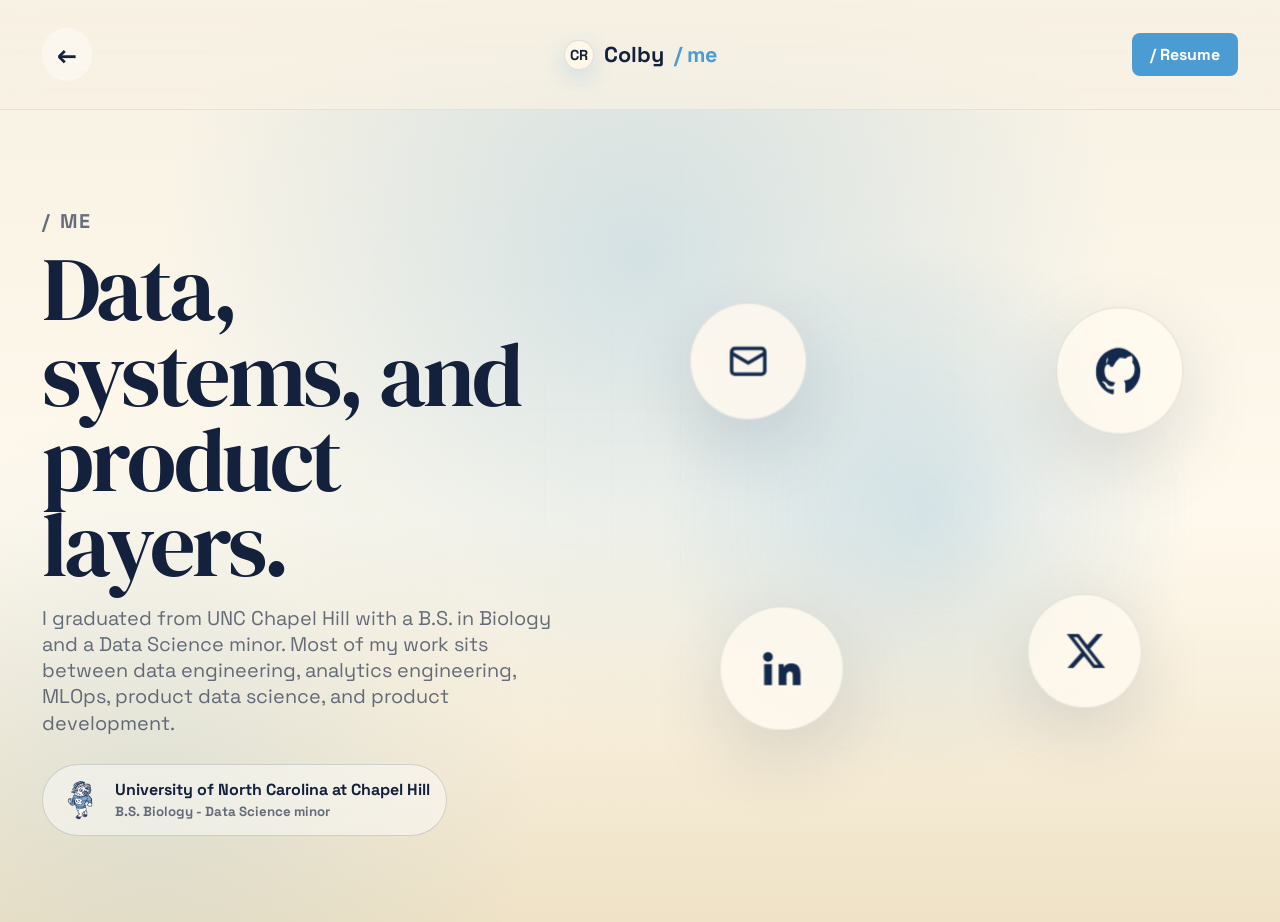
==== me/index.html @ 01be7f43 "Rework portfolio navigation and project views" ====
<!DOCTYPE html>
<html lang="en">
<head>
  <meta charset="UTF-8" />
  <meta name="viewport" content="width=device-width, initial-scale=1.0" />
  <title>Me | Colby Reichenbach</title>
  <meta name="description" content="Contact, education, and background for Colby Reichenbach." />
  <link rel="preconnect" href="https://fonts.googleapis.com" />
  <link rel="preconnect" href="https://fonts.gstatic.com" crossorigin />
  <link href="https://fonts.googleapis.com/css2?family=DM+Serif+Display:ital@0;1&family=Space+Grotesk:wght@400;500;600;700&display=swap" rel="stylesheet" />
  <link rel="stylesheet" href="../static/style.css?v=5.0" />
</head>
<body class="me-page">
  <div class="site-noise" aria-hidden="true"></div>
  <nav class="top-nav page-nav" aria-label="Primary navigation">
    <a class="back-link" href="/" aria-label="Back to home">←</a>
    <a class="brand" href="/"><span class="brand-mark">CR</span><span>Colby</span><span class="brand-path">/ me</span></a>
    <a class="nav-cta" href="../static/images/ColbyReichenbach_Resume_1.pdf" target="_blank" rel="noopener noreferrer">/ Resume</a>
  </nav>

  <main class="me-shell">
    <section class="me-copy">
      <p class="eyebrow">/ Me</p>
      <h1>Data, systems, and product layers.</h1>
      <p>I graduated from UNC Chapel Hill with a B.S. in Biology and a Data Science minor. Most of my work sits between data engineering, analytics engineering, MLOps, product data science, and product development.</p>
      <div class="education-chip"><img src="../static/images/unc_logo_clean.png" alt="University of North Carolina at Chapel Hill logo" /><span>University of North Carolina at Chapel Hill<br /><small>B.S. Biology - Data Science minor</small></span></div>
    </section>

    <section class="icon-sphere" aria-label="Contact links">
      <a class="sphere-icon icon-email" href="mailto:colbyrreichenbach@gmail.com" aria-label="Email Colby">
        <svg viewBox="0 0 24 24" aria-hidden="true"><path d="M2 6.75A2.75 2.75 0 0 1 4.75 4h14.5A2.75 2.75 0 0 1 22 6.75v10.5A2.75 2.75 0 0 1 19.25 20H4.75A2.75 2.75 0 0 1 2 17.25V6.75Zm2.75-.85a.85.85 0 0 0-.85.85v.32l8.1 4.75 8.1-4.75v-.32a.85.85 0 0 0-.85-.85H4.75Zm15.35 3.34-7.62 4.47a.95.95 0 0 1-.96 0L3.9 9.24v8.01c0 .47.38.85.85.85h14.5c.47 0 .85-.38.85-.85V9.24Z"/></svg>
      </a>
      <a class="sphere-icon icon-github" href="https://github.com/ColbyRReichenbach" target="_blank" rel="noopener noreferrer" aria-label="GitHub profile">
        <svg viewBox="0 0 24 24" aria-hidden="true"><path d="M12 .5a12 12 0 0 0-3.8 23.38c.6.1.82-.26.82-.58v-2.1c-3.34.73-4.04-1.42-4.04-1.42-.55-1.38-1.34-1.75-1.34-1.75-1.09-.75.08-.73.08-.73 1.2.08 1.84 1.24 1.84 1.24 1.07 1.83 2.8 1.3 3.49 1 .1-.77.42-1.3.76-1.6-2.67-.3-5.47-1.33-5.47-5.93 0-1.31.47-2.38 1.24-3.22-.13-.3-.54-1.52.12-3.18 0 0 1-.4-.32 3.3 3.3 0 0 1 3.2 1.23A11.1 11.1 0 0 1 12 5.55c.99 0 1.99.13 2.92.39a3.3 3.3 0 0 1 3.2-1.23c.66 1.66.25 2.88.12 3.18.77.84 1.23 1.91 1.23 3.22 0 4.61-2.8 5.62-5.48 5.92.43.37.82 1.1.82 2.23v3.31c0 .32.21.69.83.57A12 12 0 0 0 12 .5Z"/></svg>
      </a>
      <a class="sphere-icon icon-linkedin" href="https://www.linkedin.com/in/colby-reichenbach/" target="_blank" rel="noopener noreferrer" aria-label="LinkedIn profile">
        <svg viewBox="0 0 24 24" aria-hidden="true"><path d="M4.98 3.5a2.5 2.5 0 1 1-.02 5.01 2.5 2.5 0 0 1 .02-5.01ZM3 9.75h4v10.74H3V9.75Zm6.25 0h3.83v1.47h.06c.53-.95 1.84-1.95 3.78-1.95 4.04 0 4.79 2.66 4.79 6.12v5.1h-4v-4.52c0-1.08-.02-2.47-1.5-2.47-1.51 0-1.74 1.18-1.74 2.39v4.6h-4V9.75Z"/></svg>
      </a>
      <a class="sphere-icon icon-x" href="https://x.com/ColbyRReichenbach" target="_blank" rel="noopener noreferrer" aria-label="X profile">
        <svg viewBox="0 0 24 24" aria-hidden="true"><path d="M18.9 2.5h3.3l-7.2 8.23 8.47 10.77h-6.63l-5.2-6.62-5.94 6.62H2.4l7.7-8.76L2 2.5h6.8l4.69 6.03L18.9 2.5Zm-1.16 17.1h1.83L7.78 4.3H5.82l11.92 15.3Z"/></svg>
      </a>
    </section>
  </main>
</body>
</html>
---- static/style.css ----
:root {
  --bg: #f7f1e3;
  --bg-deep: #efe2c6;
  --panel: rgba(255, 250, 239, 0.82);
  --panel-strong: rgba(255, 252, 245, 0.96);
  --text: #14213d;
  --muted: rgba(20, 33, 61, 0.64);
  --faint: rgba(20, 33, 61, 0.16);
  --blue: #4b9cd3;
  --blue-deep: #13294b;
  --cream: #fff7e8;
  --gold: #c49a3a;
  --max: 1440px;
  --sans: "Space Grotesk", sans-serif;
  --serif: "DM Serif Display", serif;
}

* { box-sizing: border-box; margin: 0; padding: 0; }
html { scroll-behavior: smooth; }
body {
  min-height: 100vh;
  font-family: var(--sans);
  color: var(--text);
  background:
    radial-gradient(circle at 50% 28%, rgba(75, 156, 211, 0.22), transparent 30rem),
    radial-gradient(circle at 12% 85%, rgba(75, 156, 211, 0.12), transparent 24rem),
    linear-gradient(180deg, var(--bg) 0%, #fff9ed 56%, var(--bg-deep) 100%);
  overflow-x: hidden;
}
body.modal-open { overflow: hidden; }
a { color: inherit; text-decoration: none; }
button { border: 0; color: inherit; font: inherit; cursor: pointer; }
img { display: block; width: 100%; height: 100%; object-fit: cover; }

.site-noise {
  position: fixed;
  inset: 0;
  pointer-events: none;
  z-index: 0;
  opacity: .18;
  background-image: linear-gradient(rgba(19,41,75,.05) 1px, transparent 1px), linear-gradient(90deg, rgba(19,41,75,.05) 1px, transparent 1px);
  background-size: 34px 34px;
  mask-image: radial-gradient(circle at center, black, transparent 82%);
}
.cursor-orb {
  position: fixed;
  left: 0;
  top: 0;
  width: 320px;
  height: 320px;
  border-radius: 999px;
  background: radial-gradient(circle, rgba(75, 156, 211, 0.2), transparent 62%);
  pointer-events: none;
  z-index: 1;
  transform: translate(-50%, -50%);
}

.top-nav {
  position: fixed;
  inset: 0 0 auto;
  z-index: 20;
  display: grid;
  grid-template-columns: 1fr auto 1fr;
  align-items: center;
  gap: 20px;
  padding: 28px 42px;
  pointer-events: none;
}
.top-nav > * { pointer-events: auto; }
.page-nav {
  position: sticky;
  top: 0;
  background: linear-gradient(180deg, rgba(247,241,227,.96), rgba(247,241,227,.74));
  border-bottom: 1px solid rgba(19,41,75,.08);
  backdrop-filter: blur(18px);
}
.brand, .nav-links, .nav-cta, .back-link {
  display: inline-flex;
  align-items: center;
  gap: 10px;
  width: fit-content;
  font-weight: 700;
}
.brand { font-size: 1.35rem; }
.brand-mark {
  display: grid;
  place-items: center;
  width: 30px;
  height: 30px;
  border-radius: 50%;
  background: var(--cream);
  border: 1px solid rgba(19,41,75,.12);
  box-shadow: 0 8px 24px rgba(75,156,211,.24);
  font-size: .9rem;
}
.brand-path { color: var(--blue); }
.nav-links {
  justify-self: center;
  gap: 30px;
  color: var(--blue-deep);
}
.nav-links a, .back-link {
  padding: 10px 14px;
  border-radius: 999px;
  background: rgba(255,255,255,.38);
  border: 1px solid transparent;
}
.nav-links a:hover, .back-link:hover { border-color: var(--faint); background: rgba(255,255,255,.82); }
.nav-cta {
  justify-self: end;
  padding: 11px 18px;
  border-radius: 8px;
  background: var(--blue);
  color: #fff;
}
.back-link { font-size: 1.55rem; }

.home-scene {
  position: relative;
  z-index: 2;
  min-height: 100svh;
  max-width: var(--max);
  margin: 0 auto;
  padding: 112px 42px 34px;
  overflow: hidden;
}
.center-stage {
  position: absolute;
  left: 50%;
  top: 40%;
  z-index: 6;
  display: flex;
  align-items: center;
  gap: clamp(44px, 7vw, 96px);
  transform: translate(-50%, -50%);
}
.portrait-core {
  width: clamp(160px, 15vw, 230px);
  aspect-ratio: 1;
  padding: 9px;
  border-radius: 42% 58% 48% 52% / 46% 40% 60% 54%;
  background: linear-gradient(135deg, var(--blue), #fff 55%, var(--gold));
  box-shadow: 0 30px 86px rgba(75,156,211,.32);
  animation: floatCore 5s ease-in-out infinite;
}
.portrait-core img {
  border-radius: inherit;
  border: 7px solid var(--cream);
  object-position: center 18%;
}
.stage-link {
  font-family: var(--serif);
  font-size: clamp(2.4rem, 5vw, 4rem);
  color: var(--blue-deep);
  transition: color 180ms ease, transform 220ms ease;
}
.stage-link:hover { color: var(--blue); transform: translateY(-4px); }

.home-projects {
  position: absolute;
  inset: 0;
  z-index: 4;
  pointer-events: none;
}
.home-project-card {
  position: absolute;
  width: clamp(190px, 18vw, 320px);
  height: clamp(128px, 12vw, 210px);
  border-radius: 16px;
  overflow: hidden;
  border: 1px solid rgba(19,41,75,.12);
  background: var(--panel-strong);
  box-shadow: 0 24px 70px rgba(19,41,75,.16);
  opacity: 0;
  pointer-events: auto;
  transform: translate3d(var(--start-x, 0), var(--start-y, 0), 0) rotate(var(--r, 0deg)) scale(.7);
  transition: opacity 260ms ease, transform 420ms cubic-bezier(.2,.9,.2,1), box-shadow 220ms ease;
}
.home-scene:hover .home-project-card,
.home-scene:focus-within .home-project-card {
  opacity: 1;
  transform: translate3d(0, 0, 0) rotate(var(--r, 0deg)) scale(1);
}
.home-project-card:hover,
.home-project-card:focus-visible {
  z-index: 8;
  transform: translate3d(0, -10px, 0) rotate(0deg) scale(1.04) !important;
  box-shadow: 0 34px 90px rgba(75,156,211,.24);
}
.home-project-card strong {
  position: absolute;
  left: 10px;
  bottom: 10px;
  z-index: 3;
  padding: 8px 11px;
  border-radius: 10px;
  background: rgba(255,250,239,.9);
  color: var(--text);
  font-size: .95rem;
}
.flipbook {
  position: relative;
  display: block;
  width: 100%;
  height: 100%;
}
.flipbook img {
  position: absolute;
  inset: 0;
  transition: opacity 320ms ease, transform 540ms ease;
}
.flipbook img:nth-child(2) { opacity: 0; transform: translateX(18px) scale(1.04); }
.home-project-card:hover .flipbook img:nth-child(1) { opacity: 0; transform: translateX(-18px) scale(1.04); }
.home-project-card:hover .flipbook img:nth-child(2) { opacity: 1; transform: translateX(0) scale(1); }
.card-a { --r: -2deg; --start-x: 38vw; --start-y: 24vh; left: 7%; top: 19%; }
.card-b { --r: 2deg; --start-x: 8vw; --start-y: 28vh; left: 39%; top: 13%; }
.card-c { --r: -1deg; --start-x: -18vw; --start-y: 24vh; right: 7%; top: 23%; }
.card-d { --r: 1.5deg; --start-x: 20vw; --start-y: -12vh; left: 18%; bottom: 13%; }
.card-e { --r: -2.5deg; --start-x: -2vw; --start-y: -20vh; left: 44%; bottom: 7%; }
.card-f { --r: 2deg; --start-x: -24vw; --start-y: -10vh; right: 7%; bottom: 12%; }

.home-copy {
  position: absolute;
  left: 42px;
  right: 42px;
  bottom: 30px;
  z-index: 7;
  display: grid;
  grid-template-columns: minmax(320px, 680px) minmax(260px, 460px);
  gap: 40px;
  align-items: end;
}
.eyebrow, .slash-label {
  display: inline-flex;
  margin-bottom: 12px;
  color: var(--blue);
  font-size: .82rem;
  font-weight: 800;
  letter-spacing: .12em;
  text-transform: uppercase;
}
h1, h2 { font-family: var(--serif); font-weight: 400; letter-spacing: -.035em; line-height: .95; }
.home-copy .eyebrow { grid-column: 1; grid-row: 1; margin-bottom: 6px; }
.home-copy h1 {
  grid-column: 1;
  grid-row: 2;
  max-width: 760px;
  font-size: clamp(3.2rem, 6.6vw, 7.2rem);
}
.home-copy p:last-child {
  grid-column: 2;
  grid-row: 1 / span 2;
  align-self: end;
  max-width: 520px;
}
.home-copy p:last-child, .page-header p, .me-copy p, .modal-content > p {
  color: var(--muted);
  font-size: clamp(1.05rem, 1.55vw, 1.35rem);
  line-height: 1.32;
}

.work-shell, .me-shell {
  position: relative;
  z-index: 2;
  max-width: var(--max);
  margin: 0 auto;
  padding: 74px 42px 80px;
}
.page-header {
  display: flex;
  align-items: end;
  justify-content: space-between;
  gap: 40px;
  margin-bottom: 36px;
}
.page-header h1, .me-copy h1 { font-size: clamp(3rem, 7vw, 7.4rem); }
.page-header p { max-width: 520px; }
.work-grid {
  display: grid;
  grid-template-columns: repeat(3, minmax(0, 1fr));
  gap: 22px;
  align-items: start;
}
.project-card {
  position: relative;
  min-height: 310px;
  border-radius: 18px;
  overflow: hidden;
  border: 1px solid rgba(19,41,75,.12);
  background: var(--panel);
  box-shadow: 0 24px 80px rgba(19,41,75,.12);
  transition: transform 240ms ease, box-shadow 240ms ease;
  cursor: pointer;
}
.project-card:hover,
.project-card:focus-visible { transform: translateY(-8px); box-shadow: 0 34px 92px rgba(75,156,211,.22); }
.project-card.size-xl { min-height: 420px; }
.project-card.size-lg { min-height: 520px; }
.project-card.size-md { min-height: 360px; }
.project-card.size-sm { min-height: 300px; }
.project-card-caption {
  position: absolute;
  left: 12px;
  right: 12px;
  bottom: 12px;
  z-index: 2;
  display: flex;
  justify-content: space-between;
  gap: 12px;
  align-items: end;
  padding: 13px;
  border-radius: 12px;
  border: 1px solid rgba(19,41,75,.12);
  background: rgba(255,250,239,.9);
  color: var(--text);
}
.project-card-caption span { font-weight: 800; }
.project-card-caption small { max-width: 48%; color: var(--muted); text-align: right; }
.project-art { width: 100%; height: 100%; min-height: inherit; display: grid; place-items: center; background: radial-gradient(circle at 35% 35%, rgba(75,156,211,.32), transparent 25%), linear-gradient(135deg, #b7d9f0, #d8ecfb 50%, #f7f1e3); }
.radar-art span { font-family: var(--serif); font-size: 3.4rem; line-height: .9; text-align: center; }

.me-shell {
  min-height: calc(100svh - 88px);
  display: grid;
  grid-template-columns: .9fr 1.1fr;
  align-items: center;
  gap: 60px;
}
.me-copy p { margin-top: 18px; max-width: 620px; }
.education-chip {
  display: inline-flex;
  align-items: center;
  gap: 14px;
  margin-top: 28px;
  padding: 14px 16px;
  border: 1px solid var(--faint);
  border-radius: 999px;
  background: rgba(255,255,255,.44);
}
.education-chip img { width: 42px; height: 42px; object-fit: contain; }
.education-chip span { font-weight: 800; }
.education-chip small { color: var(--muted); font-weight: 700; }
.icon-sphere {
  position: relative;
  min-height: 640px;
  perspective: 900px;
  transform-style: preserve-3d;
}
.icon-sphere::before {
  content: "";
  position: absolute;
  left: 50%;
  top: 50%;
  width: min(52vw, 560px);
  aspect-ratio: 1;
  border-radius: 50%;
  transform: translate(-50%, -50%);
  background: radial-gradient(circle, rgba(75,156,211,.2), transparent 68%);
  filter: blur(2px);
}
.sphere-icon {
  position: absolute;
  left: 50%;
  top: 50%;
  display: grid;
  place-items: center;
  width: 112px;
  height: 112px;
  border-radius: 50%;
  background: rgba(255,250,239,.84);
  border: 1px solid rgba(19,41,75,.12);
  box-shadow: 0 24px 70px rgba(19,41,75,.14);
  transform: translate(-50%, -50%) translate3d(var(--x), var(--y), var(--z));
  transition: transform 260ms ease, box-shadow 220ms ease, background 220ms ease;
}
.sphere-icon svg { width: 42px; height: 42px; fill: var(--blue-deep); }
.sphere-icon:hover, .sphere-icon:focus-visible {
  background: #fff;
  box-shadow: 0 34px 90px rgba(75,156,211,.28);
  transform: translate(-50%, -50%) translate3d(var(--x), var(--y), calc(var(--z) + 50px)) scale(1.12);
}
.icon-email { --x: -170px; --y: -145px; --z: 40px; }
.icon-github { --x: 170px; --y: -125px; --z: 110px; }
.icon-linkedin { --x: -130px; --y: 140px; --z: 90px; }
.icon-x { --x: 155px; --y: 135px; --z: 20px; }

.project-modal[hidden] { display: none; }
.project-modal { position: fixed; inset: 0; z-index: 50; display: grid; place-items: center; padding: 28px; }
.modal-backdrop { position: absolute; inset: 0; background: rgba(19,41,75,.28); backdrop-filter: blur(18px); }
.modal-panel {
  position: relative;
  width: min(1120px, 100%);
  max-height: min(820px, calc(100svh - 56px));
  display: grid;
  grid-template-columns: .95fr 1.05fr;
  overflow: hidden;
  border: 1px solid rgba(19,41,75,.14);
  border-radius: 28px;
  background: var(--panel-strong);
  box-shadow: 0 40px 120px rgba(19,41,75,.22);
  animation: modalPop 260ms cubic-bezier(.2,.8,.2,1);
}
.modal-close { position: absolute; right: 16px; top: 16px; z-index: 2; padding: 10px 14px; border-radius: 999px; background: rgba(19,41,75,.08); }
.modal-media { min-height: 520px; background: var(--cream); }
.modal-content { padding: 54px 38px 38px; overflow: auto; }
.modal-content h2 { font-size: clamp(2.5rem, 5vw, 4.8rem); margin-bottom: 18px; }
.modal-meta { display: grid; gap: 18px; margin: 30px 0; }
.modal-meta div { padding-top: 16px; border-top: 1px solid var(--faint); }
.modal-meta span { color: var(--blue); text-transform: uppercase; letter-spacing: .1em; font-size: .75rem; font-weight: 800; }
.modal-meta p { color: var(--muted); margin-top: 8px; line-height: 1.48; }
.modal-links { display: flex; gap: 10px; flex-wrap: wrap; }
.modal-links a { display: inline-flex; padding: 13px 18px; border-radius: 999px; background: var(--blue); color: #fff; font-weight: 800; }

@keyframes floatCore { 0%, 100% { transform: translateY(0) rotate(-3deg); } 50% { transform: translateY(-18px) rotate(4deg); } }
@keyframes modalPop { from { opacity: 0; transform: translateY(18px) scale(.96); } to { opacity: 1; transform: translateY(0) scale(1); } }

@media (max-width: 980px) {
  .top-nav { padding: 18px; grid-template-columns: 1fr auto; }
  .page-nav { grid-template-columns: auto 1fr auto; }
  .nav-links { gap: 12px; }
  .brand { font-size: 1rem; }
  .brand-path { display: none; }
  .home-scene { min-height: auto; padding: 100px 18px 40px; display: flex; flex-direction: column; gap: 30px; overflow: visible; }
  .center-stage { position: relative; left: auto; top: auto; order: 1; transform: none; justify-content: center; gap: 22px; }
  .portrait-core { width: 150px; }
  .stage-link { font-size: 2rem; }
  .home-projects { display: none; }
  .home-copy { position: relative; left: auto; right: auto; bottom: auto; order: 2; display: block; }
  .home-copy h1 { font-size: clamp(3.1rem, 15vw, 4.6rem); }
  .work-shell, .me-shell { padding: 46px 18px 60px; }
  .page-header { display: block; }
  .work-grid { grid-template-columns: 1fr; }
  .project-card, .project-card.size-xl, .project-card.size-lg, .project-card.size-md, .project-card.size-sm { min-height: 320px; }
  .me-shell { display: block; }
  .icon-sphere { min-height: 430px; margin-top: 34px; }
  .sphere-icon { width: 86px; height: 86px; }
  .sphere-icon svg { width: 34px; height: 34px; }
  .icon-email { --x: -104px; --y: -100px; --z: 40px; }
  .icon-github { --x: 106px; --y: -84px; --z: 80px; }
  .icon-linkedin { --x: -92px; --y: 102px; --z: 60px; }
  .icon-x { --x: 104px; --y: 92px; --z: 20px; }
  .modal-panel { grid-template-columns: 1fr; overflow: auto; }
  .modal-media { min-height: 280px; }
}

@media (prefers-reduced-motion: reduce) {
  *, *::before, *::after { animation-duration: 0.001ms !important; transition-duration: 0.001ms !important; scroll-behavior: auto !important; }
  .cursor-orb { display: none; }
}
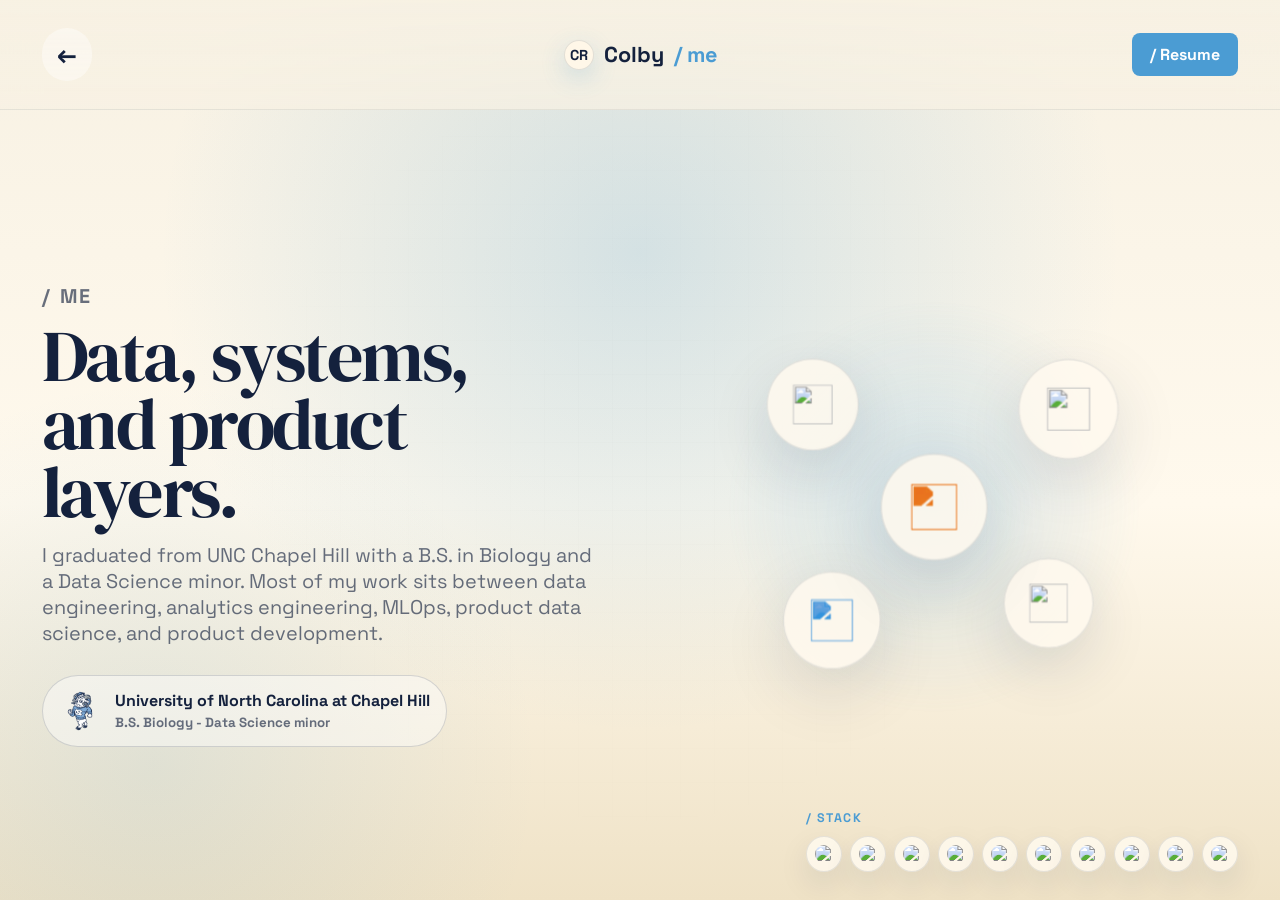
==== commit 2fe39556: "Refine about and filterable work views" ====
--- a/me/index.html
+++ b/me/index.html
@@ -28,17 +28,36 @@
 
     <section class="icon-sphere" aria-label="Contact links">
       <a class="sphere-icon icon-email" href="mailto:colbyrreichenbach@gmail.com" aria-label="Email Colby">
-        <svg viewBox="0 0 24 24" aria-hidden="true"><path d="M2 6.75A2.75 2.75 0 0 1 4.75 4h14.5A2.75 2.75 0 0 1 22 6.75v10.5A2.75 2.75 0 0 1 19.25 20H4.75A2.75 2.75 0 0 1 2 17.25V6.75Zm2.75-.85a.85.85 0 0 0-.85.85v.32l8.1 4.75 8.1-4.75v-.32a.85.85 0 0 0-.85-.85H4.75Zm15.35 3.34-7.62 4.47a.95.95 0 0 1-.96 0L3.9 9.24v8.01c0 .47.38.85.85.85h14.5c.47 0 .85-.38.85-.85V9.24Z"/></svg>
+        <img src="https://cdn.simpleicons.org/gmail/EA4335" alt="" />
       </a>
       <a class="sphere-icon icon-github" href="https://github.com/ColbyRReichenbach" target="_blank" rel="noopener noreferrer" aria-label="GitHub profile">
-        <svg viewBox="0 0 24 24" aria-hidden="true"><path d="M12 .5a12 12 0 0 0-3.8 23.38c.6.1.82-.26.82-.58v-2.1c-3.34.73-4.04-1.42-4.04-1.42-.55-1.38-1.34-1.75-1.34-1.75-1.09-.75.08-.73.08-.73 1.2.08 1.84 1.24 1.84 1.24 1.07 1.83 2.8 1.3 3.49 1 .1-.77.42-1.3.76-1.6-2.67-.3-5.47-1.33-5.47-5.93 0-1.31.47-2.38 1.24-3.22-.13-.3-.54-1.52.12-3.18 0 0 1-.4-.32 3.3 3.3 0 0 1 3.2 1.23A11.1 11.1 0 0 1 12 5.55c.99 0 1.99.13 2.92.39a3.3 3.3 0 0 1 3.2-1.23c.66 1.66.25 2.88.12 3.18.77.84 1.23 1.91 1.23 3.22 0 4.61-2.8 5.62-5.48 5.92.43.37.82 1.1.82 2.23v3.31c0 .32.21.69.83.57A12 12 0 0 0 12 .5Z"/></svg>
+        <img src="https://cdn.simpleicons.org/github/13294B" alt="" />
       </a>
       <a class="sphere-icon icon-linkedin" href="https://www.linkedin.com/in/colby-reichenbach/" target="_blank" rel="noopener noreferrer" aria-label="LinkedIn profile">
-        <svg viewBox="0 0 24 24" aria-hidden="true"><path d="M4.98 3.5a2.5 2.5 0 1 1-.02 5.01 2.5 2.5 0 0 1 .02-5.01ZM3 9.75h4v10.74H3V9.75Zm6.25 0h3.83v1.47h.06c.53-.95 1.84-1.95 3.78-1.95 4.04 0 4.79 2.66 4.79 6.12v5.1h-4v-4.52c0-1.08-.02-2.47-1.5-2.47-1.51 0-1.74 1.18-1.74 2.39v4.6h-4V9.75Z"/></svg>
+        <img src="https://cdn.jsdelivr.net/npm/simple-icons@latest/icons/linkedin.svg" alt="" />
       </a>
       <a class="sphere-icon icon-x" href="https://x.com/ColbyRReichenbach" target="_blank" rel="noopener noreferrer" aria-label="X profile">
-        <svg viewBox="0 0 24 24" aria-hidden="true"><path d="M18.9 2.5h3.3l-7.2 8.23 8.47 10.77h-6.63l-5.2-6.62-5.94 6.62H2.4l7.7-8.76L2 2.5h6.8l4.69 6.03L18.9 2.5Zm-1.16 17.1h1.83L7.78 4.3H5.82l11.92 15.3Z"/></svg>
+        <img src="https://cdn.simpleicons.org/x/13294B" alt="" />
       </a>
+      <a class="sphere-icon icon-tableau" href="https://public.tableau.com/app/profile/colby.reichenbach/vizzes" target="_blank" rel="noopener noreferrer" aria-label="Tableau profile">
+        <img src="https://cdn.jsdelivr.net/npm/simple-icons@latest/icons/tableau.svg" alt="" />
+      </a>
+    </section>
+
+    <section class="stack-orbit" aria-label="Technology stack">
+      <p>/ Stack</p>
+      <div>
+        <img src="https://cdn.simpleicons.org/python/3776AB" alt="Python" title="Python" />
+        <img src="https://cdn.simpleicons.org/typescript/3178C6" alt="TypeScript" title="TypeScript" />
+        <img src="https://cdn.simpleicons.org/react/61DAFB" alt="React" title="React" />
+        <img src="https://cdn.simpleicons.org/nextdotjs/13294B" alt="Next.js" title="Next.js" />
+        <img src="https://cdn.simpleicons.org/fastapi/009688" alt="FastAPI" title="FastAPI" />
+        <img src="https://cdn.simpleicons.org/postgresql/4169E1" alt="PostgreSQL" title="PostgreSQL" />
+        <img src="https://cdn.simpleicons.org/docker/2496ED" alt="Docker" title="Docker" />
+        <img src="https://cdn.simpleicons.org/redis/DC382D" alt="Redis" title="Redis" />
+        <img src="https://cdn.simpleicons.org/supabase/3FCF8E" alt="Supabase" title="Supabase" />
+        <img src="https://cdn.simpleicons.org/vercel/13294B" alt="Vercel" title="Vercel" />
+      </div>
     </section>
   </main>
 </body>
--- a/static/style.css
+++ b/static/style.css
@@ -107,6 +107,7 @@
 }
 .nav-links a:hover, .back-link:hover { border-color: var(--faint); background: rgba(255,255,255,.82); }
 .nav-cta {
+  grid-column: 3;
   justify-self: end;
   padding: 11px 18px;
   border-radius: 8px;
@@ -127,59 +128,130 @@
 .center-stage {
   position: absolute;
   left: 50%;
-  top: 40%;
-  z-index: 6;
-  display: flex;
+  top: 38%;
+  z-index: 8;
+  display: grid;
+  grid-template-columns: auto auto;
   align-items: center;
-  gap: clamp(44px, 7vw, 96px);
+  gap: clamp(92px, 13vw, 210px);
   transform: translate(-50%, -50%);
 }
+.stage-node {
+  position: relative;
+  display: grid;
+  place-items: center;
+  color: var(--blue-deep);
+}
+.me-node {
+  width: clamp(178px, 16vw, 250px);
+  aspect-ratio: 1;
+}
 .portrait-core {
-  width: clamp(160px, 15vw, 230px);
+  display: block;
+  width: 100%;
+  height: 100%;
   aspect-ratio: 1;
   padding: 9px;
   border-radius: 42% 58% 48% 52% / 46% 40% 60% 54%;
   background: linear-gradient(135deg, var(--blue), #fff 55%, var(--gold));
   box-shadow: 0 30px 86px rgba(75,156,211,.32);
   animation: floatCore 5s ease-in-out infinite;
+  transition: transform 260ms ease, box-shadow 260ms ease;
 }
 .portrait-core img {
   border-radius: inherit;
   border: 7px solid var(--cream);
   object-position: center 18%;
 }
-.stage-link {
-  font-family: var(--serif);
-  font-size: clamp(2.4rem, 5vw, 4rem);
-  color: var(--blue-deep);
-  transition: color 180ms ease, transform 220ms ease;
-}
-.stage-link:hover { color: var(--blue); transform: translateY(-4px); }
+.me-node:hover .portrait-core,
+.me-node:focus-visible .portrait-core {
+  transform: translateY(-8px) scale(1.04);
+  box-shadow: 0 38px 105px rgba(75,156,211,.38);
+}
+.work-node {
+  width: clamp(260px, 24vw, 390px);
+  height: clamp(170px, 15vw, 250px);
+}
+.work-core {
+  position: relative;
+  display: block;
+  width: 100%;
+  height: 100%;
+  overflow: hidden;
+  border: 1px solid rgba(19,41,75,.12);
+  border-radius: 18px;
+  background: var(--panel-strong);
+  box-shadow: 0 28px 90px rgba(19,41,75,.18);
+  transform: rotate(-1.4deg);
+  transition: transform 260ms ease, box-shadow 260ms ease;
+}
+.work-node:hover .work-core,
+.work-node:focus-within .work-core {
+  transform: translateY(-8px) rotate(0deg) scale(1.03);
+  box-shadow: 0 42px 116px rgba(75,156,211,.28);
+}
+.node-label {
+  position: absolute;
+  left: 14px;
+  bottom: 14px;
+  z-index: 5;
+  display: grid;
+  min-width: 92px;
+  min-height: 42px;
+  place-items: center;
+  overflow: hidden;
+  padding: 10px 14px;
+  border: 1px solid rgba(19,41,75,.12);
+  border-radius: 999px;
+  background: rgba(255,250,239,.9);
+  box-shadow: 0 12px 32px rgba(19,41,75,.12);
+  font-weight: 800;
+  white-space: nowrap;
+}
+.node-label span {
+  grid-area: 1 / 1;
+  transition: opacity 180ms ease, transform 220ms ease;
+}
+.node-label span + span {
+  opacity: 0;
+  transform: translateY(16px);
+}
+.stage-node:hover .node-label span:first-child,
+.stage-node:focus-within .node-label span:first-child {
+  opacity: 0;
+  transform: translateY(-16px);
+}
+.stage-node:hover .node-label span + span,
+.stage-node:focus-within .node-label span + span {
+  opacity: 1;
+  transform: translateY(0);
+}
 
 .home-projects {
   position: absolute;
   inset: 0;
-  z-index: 4;
+  z-index: -1;
   pointer-events: none;
 }
 .home-project-card {
   position: absolute;
-  width: clamp(190px, 18vw, 320px);
-  height: clamp(128px, 12vw, 210px);
+  width: clamp(160px, 14vw, 250px);
+  height: clamp(108px, 9.2vw, 164px);
   border-radius: 16px;
   overflow: hidden;
   border: 1px solid rgba(19,41,75,.12);
   background: var(--panel-strong);
   box-shadow: 0 24px 70px rgba(19,41,75,.16);
   opacity: 0;
+  pointer-events: none;
+  transform: translate3d(0, 0, 0) rotate(var(--r, 0deg)) scale(.62);
+  transition: opacity 260ms ease, transform 420ms cubic-bezier(.2,.9,.2,1), box-shadow 220ms ease;
+}
+.work-node:hover .home-project-card,
+.work-node:focus-within .home-project-card {
+  opacity: 1;
   pointer-events: auto;
-  transform: translate3d(var(--start-x, 0), var(--start-y, 0), 0) rotate(var(--r, 0deg)) scale(.7);
-  transition: opacity 260ms ease, transform 420ms cubic-bezier(.2,.9,.2,1), box-shadow 220ms ease;
-}
-.home-scene:hover .home-project-card,
-.home-scene:focus-within .home-project-card {
-  opacity: 1;
-  transform: translate3d(0, 0, 0) rotate(var(--r, 0deg)) scale(1);
+  transform: translate3d(var(--x, 0), var(--y, 0), 0) rotate(var(--r, 0deg)) scale(1);
 }
 .home-project-card:hover,
 .home-project-card:focus-visible {
@@ -212,12 +284,10 @@
 .flipbook img:nth-child(2) { opacity: 0; transform: translateX(18px) scale(1.04); }
 .home-project-card:hover .flipbook img:nth-child(1) { opacity: 0; transform: translateX(-18px) scale(1.04); }
 .home-project-card:hover .flipbook img:nth-child(2) { opacity: 1; transform: translateX(0) scale(1); }
-.card-a { --r: -2deg; --start-x: 38vw; --start-y: 24vh; left: 7%; top: 19%; }
-.card-b { --r: 2deg; --start-x: 8vw; --start-y: 28vh; left: 39%; top: 13%; }
-.card-c { --r: -1deg; --start-x: -18vw; --start-y: 24vh; right: 7%; top: 23%; }
-.card-d { --r: 1.5deg; --start-x: 20vw; --start-y: -12vh; left: 18%; bottom: 13%; }
-.card-e { --r: -2.5deg; --start-x: -2vw; --start-y: -20vh; left: 44%; bottom: 7%; }
-.card-f { --r: 2deg; --start-x: -24vw; --start-y: -10vh; right: 7%; bottom: 12%; }
+.card-a { --r: -4deg; --x: -150px; --y: -188px; left: 16px; top: 16px; }
+.card-b { --r: 3deg; --x: 92px; --y: -218px; left: 58px; top: 12px; }
+.card-c { --r: -2deg; --x: -132px; --y: 178px; left: 44px; top: 44px; }
+.card-d { --r: 4deg; --x: 314px; --y: 142px; left: 78px; top: 48px; }
 
 .home-copy {
   position: absolute;
@@ -226,9 +296,10 @@
   bottom: 30px;
   z-index: 7;
   display: grid;
-  grid-template-columns: minmax(320px, 680px) minmax(260px, 460px);
+  grid-template-columns: minmax(320px, 620px) minmax(260px, 460px);
   gap: 40px;
   align-items: end;
+  pointer-events: none;
 }
 .eyebrow, .slash-label {
   display: inline-flex;
@@ -244,8 +315,8 @@
 .home-copy h1 {
   grid-column: 1;
   grid-row: 2;
-  max-width: 760px;
-  font-size: clamp(3.2rem, 6.6vw, 7.2rem);
+  max-width: 620px;
+  font-size: clamp(3rem, 5.1vw, 5.8rem);
 }
 .home-copy p:last-child {
   grid-column: 2;
@@ -275,25 +346,64 @@
 }
 .page-header h1, .me-copy h1 { font-size: clamp(3rem, 7vw, 7.4rem); }
 .page-header p { max-width: 520px; }
+.filter-rail {
+  position: sticky;
+  top: 105px;
+  z-index: 12;
+  display: flex;
+  gap: 8px;
+  flex-wrap: wrap;
+  margin: -12px 0 24px;
+}
+.filter-pill {
+  padding: 10px 14px;
+  border: 1px solid rgba(19,41,75,.12);
+  border-radius: 999px;
+  background: rgba(255,250,239,.72);
+  color: var(--muted);
+  font-size: .84rem;
+  font-weight: 800;
+  backdrop-filter: blur(14px);
+  transition: background 180ms ease, color 180ms ease, transform 180ms ease;
+}
+.filter-pill:hover,
+.filter-pill.active {
+  background: var(--blue);
+  color: #fff;
+  transform: translateY(-2px);
+}
 .work-grid {
-  display: grid;
-  grid-template-columns: repeat(3, minmax(0, 1fr));
-  gap: 22px;
-  align-items: start;
+  column-count: 3;
+  column-gap: 0;
+  border: 1px solid rgba(19,41,75,.1);
+  background: rgba(19,41,75,.08);
 }
 .project-card {
   position: relative;
+  display: inline-block;
+  width: 100%;
   min-height: 310px;
-  border-radius: 18px;
+  margin: 0;
+  border-radius: 0;
   overflow: hidden;
-  border: 1px solid rgba(19,41,75,.12);
+  border: 0;
+  border-right: 1px solid rgba(19,41,75,.1);
+  border-bottom: 1px solid rgba(19,41,75,.1);
   background: var(--panel);
-  box-shadow: 0 24px 80px rgba(19,41,75,.12);
-  transition: transform 240ms ease, box-shadow 240ms ease;
+  box-shadow: none;
+  break-inside: avoid;
+  transition: opacity 200ms ease, transform 240ms ease, filter 200ms ease;
   cursor: pointer;
 }
 .project-card:hover,
-.project-card:focus-visible { transform: translateY(-8px); box-shadow: 0 34px 92px rgba(75,156,211,.22); }
+.project-card:focus-visible { z-index: 3; transform: scale(.985); filter: saturate(1.1); }
+.project-card.filtered-out {
+  display: none;
+}
+.project-card > img {
+  position: absolute;
+  inset: 0;
+}
 .project-card.size-xl { min-height: 420px; }
 .project-card.size-lg { min-height: 520px; }
 .project-card.size-md { min-height: 360px; }
@@ -320,13 +430,18 @@
 .radar-art span { font-family: var(--serif); font-size: 3.4rem; line-height: .9; text-align: center; }
 
 .me-shell {
-  min-height: calc(100svh - 88px);
-  display: grid;
-  grid-template-columns: .9fr 1.1fr;
+  min-height: calc(100svh - 110px);
+  max-height: calc(100svh - 110px);
+  overflow: hidden;
+  display: grid;
+  grid-template-columns: .95fr 1.05fr;
   align-items: center;
-  gap: 60px;
-}
-.me-copy p { margin-top: 18px; max-width: 620px; }
+  gap: 36px;
+  padding-top: 28px;
+  padding-bottom: 24px;
+}
+.me-copy h1 { font-size: clamp(3.2rem, 5.6vw, 6.2rem); }
+.me-copy p { margin-top: 16px; max-width: 600px; }
 .education-chip {
   display: inline-flex;
   align-items: center;
@@ -342,7 +457,7 @@
 .education-chip small { color: var(--muted); font-weight: 700; }
 .icon-sphere {
   position: relative;
-  min-height: 640px;
+  min-height: min(58vh, 500px);
   perspective: 900px;
   transform-style: preserve-3d;
 }
@@ -351,7 +466,7 @@
   position: absolute;
   left: 50%;
   top: 50%;
-  width: min(52vw, 560px);
+  width: min(38vw, 430px);
   aspect-ratio: 1;
   border-radius: 50%;
   transform: translate(-50%, -50%);
@@ -364,25 +479,63 @@
   top: 50%;
   display: grid;
   place-items: center;
-  width: 112px;
-  height: 112px;
+  width: 88px;
+  height: 88px;
   border-radius: 50%;
   background: rgba(255,250,239,.84);
   border: 1px solid rgba(19,41,75,.12);
-  box-shadow: 0 24px 70px rgba(19,41,75,.14);
+  box-shadow: 0 20px 58px rgba(19,41,75,.14);
   transform: translate(-50%, -50%) translate3d(var(--x), var(--y), var(--z));
   transition: transform 260ms ease, box-shadow 220ms ease, background 220ms ease;
 }
-.sphere-icon svg { width: 42px; height: 42px; fill: var(--blue-deep); }
+.sphere-icon img { width: 38px; height: 38px; object-fit: contain; }
+.icon-linkedin img { filter: invert(28%) sepia(98%) saturate(1683%) hue-rotate(181deg) brightness(90%) contrast(92%); }
+.icon-tableau img { filter: invert(55%) sepia(86%) saturate(1217%) hue-rotate(352deg) brightness(97%) contrast(88%); }
 .sphere-icon:hover, .sphere-icon:focus-visible {
   background: #fff;
   box-shadow: 0 34px 90px rgba(75,156,211,.28);
   transform: translate(-50%, -50%) translate3d(var(--x), var(--y), calc(var(--z) + 50px)) scale(1.12);
 }
-.icon-email { --x: -170px; --y: -145px; --z: 40px; }
-.icon-github { --x: 170px; --y: -125px; --z: 110px; }
-.icon-linkedin { --x: -130px; --y: 140px; --z: 90px; }
-.icon-x { --x: 155px; --y: 135px; --z: 20px; }
+.icon-email { --x: -116px; --y: -98px; --z: 40px; }
+.icon-github { --x: 118px; --y: -86px; --z: 110px; }
+.icon-linkedin { --x: -92px; --y: 102px; --z: 90px; }
+.icon-x { --x: 112px; --y: 94px; --z: 20px; }
+.icon-tableau { --x: 0px; --y: 0px; --z: 160px; }
+.stack-orbit {
+  position: absolute;
+  right: 42px;
+  bottom: 28px;
+  z-index: 4;
+  max-width: min(44vw, 560px);
+}
+.stack-orbit p {
+  margin-bottom: 10px;
+  color: var(--blue);
+  font-size: .78rem;
+  font-weight: 800;
+  letter-spacing: .12em;
+  text-transform: uppercase;
+}
+.stack-orbit div {
+  display: flex;
+  justify-content: flex-end;
+  gap: 8px;
+  flex-wrap: wrap;
+}
+.stack-orbit img {
+  width: 36px;
+  height: 36px;
+  padding: 8px;
+  border: 1px solid rgba(19,41,75,.1);
+  border-radius: 50%;
+  background: rgba(255,250,239,.82);
+  box-shadow: 0 12px 30px rgba(19,41,75,.1);
+  transition: transform 180ms ease, box-shadow 180ms ease;
+}
+.stack-orbit img:hover {
+  transform: translateY(-5px);
+  box-shadow: 0 18px 42px rgba(75,156,211,.22);
+}
 
 .project-modal[hidden] { display: none; }
 .project-modal { position: fixed; inset: 0; z-index: 50; display: grid; place-items: center; padding: 28px; }
@@ -416,29 +569,36 @@
 
 @media (max-width: 980px) {
   .top-nav { padding: 18px; grid-template-columns: 1fr auto; }
+  .top-nav .nav-cta { grid-column: 2; }
   .page-nav { grid-template-columns: auto 1fr auto; }
+  .page-nav .nav-cta { grid-column: 3; }
   .nav-links { gap: 12px; }
   .brand { font-size: 1rem; }
   .brand-path { display: none; }
   .home-scene { min-height: auto; padding: 100px 18px 40px; display: flex; flex-direction: column; gap: 30px; overflow: visible; }
-  .center-stage { position: relative; left: auto; top: auto; order: 1; transform: none; justify-content: center; gap: 22px; }
-  .portrait-core { width: 150px; }
-  .stage-link { font-size: 2rem; }
+  .center-stage { position: relative; left: auto; top: auto; order: 1; grid-template-columns: 1fr 1fr; transform: none; justify-content: center; gap: 14px; }
+  .me-node { width: min(42vw, 150px); }
+  .work-node { width: min(50vw, 210px); height: min(34vw, 145px); }
+  .node-label { left: 10px; bottom: 10px; min-width: 72px; min-height: 36px; padding: 8px 11px; font-size: .82rem; }
   .home-projects { display: none; }
   .home-copy { position: relative; left: auto; right: auto; bottom: auto; order: 2; display: block; }
   .home-copy h1 { font-size: clamp(3.1rem, 15vw, 4.6rem); }
   .work-shell, .me-shell { padding: 46px 18px 60px; }
   .page-header { display: block; }
-  .work-grid { grid-template-columns: 1fr; }
+  .filter-rail { position: relative; top: auto; margin: 8px 0 18px; }
+  .work-grid { column-count: 1; }
   .project-card, .project-card.size-xl, .project-card.size-lg, .project-card.size-md, .project-card.size-sm { min-height: 320px; }
-  .me-shell { display: block; }
+  .me-shell { display: block; min-height: auto; max-height: none; overflow: visible; }
   .icon-sphere { min-height: 430px; margin-top: 34px; }
   .sphere-icon { width: 86px; height: 86px; }
-  .sphere-icon svg { width: 34px; height: 34px; }
+  .sphere-icon img { width: 34px; height: 34px; }
   .icon-email { --x: -104px; --y: -100px; --z: 40px; }
   .icon-github { --x: 106px; --y: -84px; --z: 80px; }
   .icon-linkedin { --x: -92px; --y: 102px; --z: 60px; }
   .icon-x { --x: 104px; --y: 92px; --z: 20px; }
+  .icon-tableau { --x: 0px; --y: 0px; --z: 120px; }
+  .stack-orbit { position: relative; right: auto; bottom: auto; max-width: none; margin-top: 10px; }
+  .stack-orbit div { justify-content: flex-start; }
   .modal-panel { grid-template-columns: 1fr; overflow: auto; }
   .modal-media { min-height: 280px; }
 }
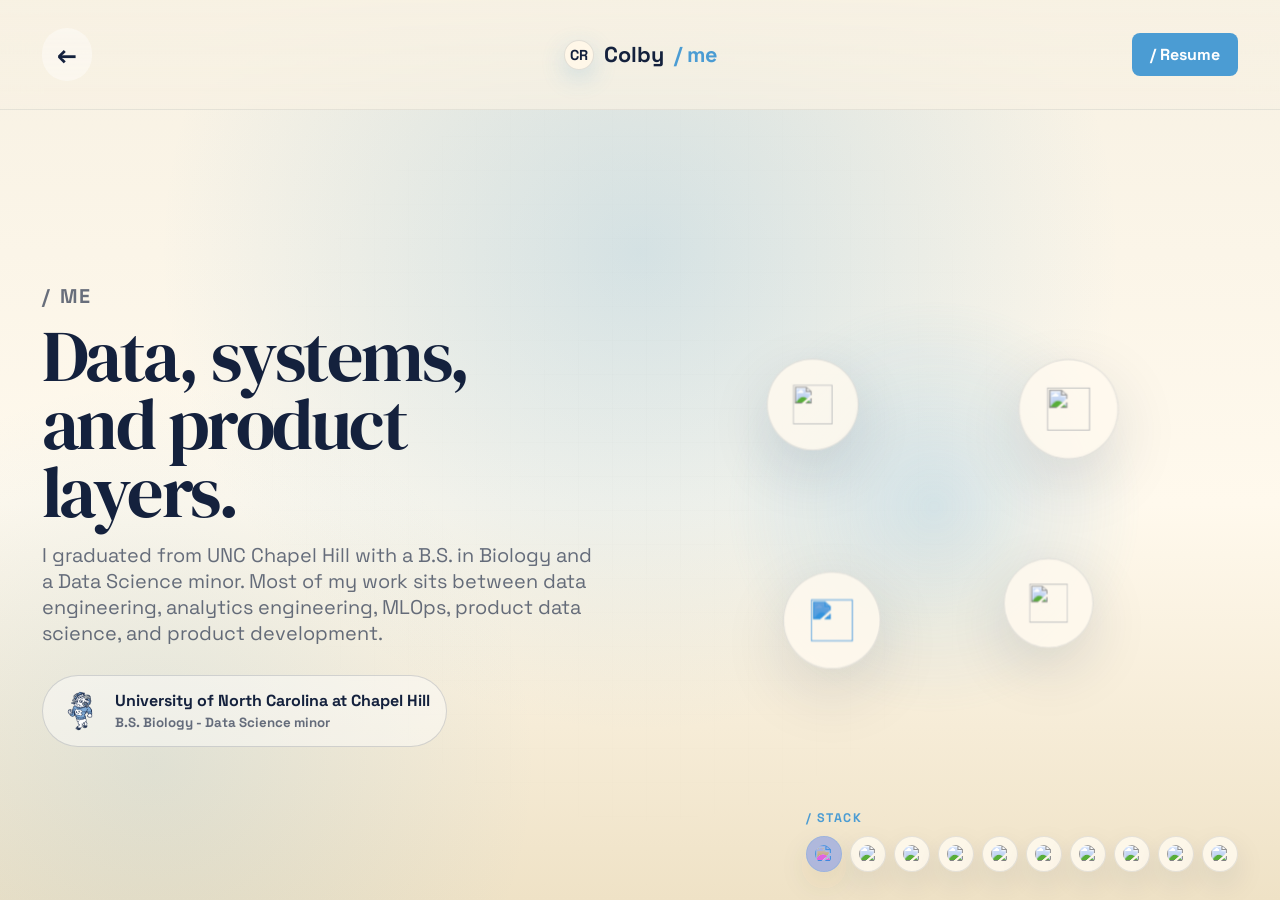
==== commit 0dec6eed: "Improve work previews and about stack" ====
--- a/me/index.html
+++ b/me/index.html
@@ -8,7 +8,7 @@
   <link rel="preconnect" href="https://fonts.googleapis.com" />
   <link rel="preconnect" href="https://fonts.gstatic.com" crossorigin />
   <link href="https://fonts.googleapis.com/css2?family=DM+Serif+Display:ital@0;1&family=Space+Grotesk:wght@400;500;600;700&display=swap" rel="stylesheet" />
-  <link rel="stylesheet" href="../static/style.css?v=5.0" />
+  <link rel="stylesheet" href="../static/style.css?v=5.1" />
 </head>
 <body class="me-page">
   <div class="site-noise" aria-hidden="true"></div>
@@ -36,17 +36,15 @@
       <a class="sphere-icon icon-linkedin" href="https://www.linkedin.com/in/colby-reichenbach/" target="_blank" rel="noopener noreferrer" aria-label="LinkedIn profile">
         <img src="https://cdn.jsdelivr.net/npm/simple-icons@latest/icons/linkedin.svg" alt="" />
       </a>
-      <a class="sphere-icon icon-x" href="https://x.com/ColbyRReichenbach" target="_blank" rel="noopener noreferrer" aria-label="X profile">
+      <a class="sphere-icon icon-x" href="https://x.com/aicolby" target="_blank" rel="noopener noreferrer" aria-label="X profile">
         <img src="https://cdn.simpleicons.org/x/13294B" alt="" />
-      </a>
-      <a class="sphere-icon icon-tableau" href="https://public.tableau.com/app/profile/colby.reichenbach/vizzes" target="_blank" rel="noopener noreferrer" aria-label="Tableau profile">
-        <img src="https://cdn.jsdelivr.net/npm/simple-icons@latest/icons/tableau.svg" alt="" />
       </a>
     </section>
 
     <section class="stack-orbit" aria-label="Technology stack">
       <p>/ Stack</p>
       <div>
+        <img src="https://cdn.jsdelivr.net/npm/simple-icons@latest/icons/openai.svg" alt="OpenAI Codex" title="OpenAI / Codex" />
         <img src="https://cdn.simpleicons.org/python/3776AB" alt="Python" title="Python" />
         <img src="https://cdn.simpleicons.org/typescript/3178C6" alt="TypeScript" title="TypeScript" />
         <img src="https://cdn.simpleicons.org/react/61DAFB" alt="React" title="React" />
@@ -54,8 +52,7 @@
         <img src="https://cdn.simpleicons.org/fastapi/009688" alt="FastAPI" title="FastAPI" />
         <img src="https://cdn.simpleicons.org/postgresql/4169E1" alt="PostgreSQL" title="PostgreSQL" />
         <img src="https://cdn.simpleicons.org/docker/2496ED" alt="Docker" title="Docker" />
-        <img src="https://cdn.simpleicons.org/redis/DC382D" alt="Redis" title="Redis" />
-        <img src="https://cdn.simpleicons.org/supabase/3FCF8E" alt="Supabase" title="Supabase" />
+        <img src="https://cdn.simpleicons.org/githubactions/2088FF" alt="GitHub Actions" title="GitHub Actions" />
         <img src="https://cdn.simpleicons.org/vercel/13294B" alt="Vercel" title="Vercel" />
       </div>
     </section>
--- a/static/style.css
+++ b/static/style.css
@@ -373,16 +373,18 @@
   transform: translateY(-2px);
 }
 .work-grid {
-  column-count: 3;
-  column-gap: 0;
+  display: grid;
+  grid-template-columns: repeat(2, minmax(0, 1fr));
+  gap: 0;
   border: 1px solid rgba(19,41,75,.1);
   background: rgba(19,41,75,.08);
 }
 .project-card {
   position: relative;
-  display: inline-block;
+  display: block;
   width: 100%;
-  min-height: 310px;
+  min-height: 0;
+  aspect-ratio: 16 / 9;
   margin: 0;
   border-radius: 0;
   overflow: hidden;
@@ -391,7 +393,6 @@
   border-bottom: 1px solid rgba(19,41,75,.1);
   background: var(--panel);
   box-shadow: none;
-  break-inside: avoid;
   transition: opacity 200ms ease, transform 240ms ease, filter 200ms ease;
   cursor: pointer;
 }
@@ -403,11 +404,16 @@
 .project-card > img {
   position: absolute;
   inset: 0;
-}
-.project-card.size-xl { min-height: 420px; }
-.project-card.size-lg { min-height: 520px; }
-.project-card.size-md { min-height: 360px; }
-.project-card.size-sm { min-height: 300px; }
+  object-fit: contain;
+  padding: 14px;
+  background:
+    radial-gradient(circle at 35% 30%, rgba(75,156,211,.16), transparent 32%),
+    rgba(255,250,239,.62);
+}
+.project-card.size-xl,
+.project-card.size-lg,
+.project-card.size-md,
+.project-card.size-sm { min-height: 0; }
 .project-card-caption {
   position: absolute;
   left: 12px;
@@ -426,7 +432,30 @@
 }
 .project-card-caption span { font-weight: 800; }
 .project-card-caption small { max-width: 48%; color: var(--muted); text-align: right; }
-.project-art { width: 100%; height: 100%; min-height: inherit; display: grid; place-items: center; background: radial-gradient(circle at 35% 35%, rgba(75,156,211,.32), transparent 25%), linear-gradient(135deg, #b7d9f0, #d8ecfb 50%, #f7f1e3); }
+.project-card-description {
+  position: absolute;
+  left: 12px;
+  right: 12px;
+  bottom: 76px;
+  z-index: 3;
+  padding: 14px 15px;
+  border: 1px solid rgba(19,41,75,.12);
+  border-radius: 14px;
+  background: rgba(255,250,239,.94);
+  color: var(--text);
+  font-size: .94rem;
+  font-weight: 700;
+  line-height: 1.25;
+  opacity: 0;
+  transform: translateY(10px);
+  transition: opacity 180ms ease, transform 180ms ease;
+}
+.project-card:hover .project-card-description,
+.project-card:focus-visible .project-card-description {
+  opacity: 1;
+  transform: translateY(0);
+}
+.project-art { position: absolute; inset: 0; width: 100%; height: 100%; min-height: inherit; display: grid; place-items: center; background: radial-gradient(circle at 35% 35%, rgba(75,156,211,.32), transparent 25%), linear-gradient(135deg, #b7d9f0, #d8ecfb 50%, #f7f1e3); }
 .radar-art span { font-family: var(--serif); font-size: 3.4rem; line-height: .9; text-align: center; }
 
 .me-shell {
@@ -490,7 +519,7 @@
 }
 .sphere-icon img { width: 38px; height: 38px; object-fit: contain; }
 .icon-linkedin img { filter: invert(28%) sepia(98%) saturate(1683%) hue-rotate(181deg) brightness(90%) contrast(92%); }
-.icon-tableau img { filter: invert(55%) sepia(86%) saturate(1217%) hue-rotate(352deg) brightness(97%) contrast(88%); }
+.stack-orbit img[title="OpenAI / Codex"] { filter: invert(13%) sepia(27%) saturate(1877%) hue-rotate(185deg) brightness(91%) contrast(92%); }
 .sphere-icon:hover, .sphere-icon:focus-visible {
   background: #fff;
   box-shadow: 0 34px 90px rgba(75,156,211,.28);
@@ -500,7 +529,6 @@
 .icon-github { --x: 118px; --y: -86px; --z: 110px; }
 .icon-linkedin { --x: -92px; --y: 102px; --z: 90px; }
 .icon-x { --x: 112px; --y: 94px; --z: 20px; }
-.icon-tableau { --x: 0px; --y: 0px; --z: 160px; }
 .stack-orbit {
   position: absolute;
   right: 42px;
@@ -542,10 +570,10 @@
 .modal-backdrop { position: absolute; inset: 0; background: rgba(19,41,75,.28); backdrop-filter: blur(18px); }
 .modal-panel {
   position: relative;
-  width: min(1120px, 100%);
+  width: min(1180px, 100%);
   max-height: min(820px, calc(100svh - 56px));
   display: grid;
-  grid-template-columns: .95fr 1.05fr;
+  grid-template-rows: minmax(220px, 34vh) minmax(0, 1fr);
   overflow: hidden;
   border: 1px solid rgba(19,41,75,.14);
   border-radius: 28px;
@@ -554,10 +582,11 @@
   animation: modalPop 260ms cubic-bezier(.2,.8,.2,1);
 }
 .modal-close { position: absolute; right: 16px; top: 16px; z-index: 2; padding: 10px 14px; border-radius: 999px; background: rgba(19,41,75,.08); }
-.modal-media { min-height: 520px; background: var(--cream); }
-.modal-content { padding: 54px 38px 38px; overflow: auto; }
-.modal-content h2 { font-size: clamp(2.5rem, 5vw, 4.8rem); margin-bottom: 18px; }
-.modal-meta { display: grid; gap: 18px; margin: 30px 0; }
+.modal-media { min-height: 0; background: linear-gradient(135deg, rgba(75,156,211,.1), rgba(255,250,239,.84)); }
+.modal-media img { object-fit: contain; padding: 22px; }
+.modal-content { padding: 28px 38px 32px; overflow: auto; }
+.modal-content h2 { font-size: clamp(2.4rem, 4vw, 4.2rem); margin-bottom: 14px; }
+.modal-meta { display: grid; grid-template-columns: repeat(3, minmax(0, 1fr)); gap: 18px; margin: 24px 0; }
 .modal-meta div { padding-top: 16px; border-top: 1px solid var(--faint); }
 .modal-meta span { color: var(--blue); text-transform: uppercase; letter-spacing: .1em; font-size: .75rem; font-weight: 800; }
 .modal-meta p { color: var(--muted); margin-top: 8px; line-height: 1.48; }
@@ -586,8 +615,8 @@
   .work-shell, .me-shell { padding: 46px 18px 60px; }
   .page-header { display: block; }
   .filter-rail { position: relative; top: auto; margin: 8px 0 18px; }
-  .work-grid { column-count: 1; }
-  .project-card, .project-card.size-xl, .project-card.size-lg, .project-card.size-md, .project-card.size-sm { min-height: 320px; }
+  .work-grid { grid-template-columns: 1fr; }
+  .project-card, .project-card.size-xl, .project-card.size-lg, .project-card.size-md, .project-card.size-sm { min-height: 0; }
   .me-shell { display: block; min-height: auto; max-height: none; overflow: visible; }
   .icon-sphere { min-height: 430px; margin-top: 34px; }
   .sphere-icon { width: 86px; height: 86px; }
@@ -596,11 +625,10 @@
   .icon-github { --x: 106px; --y: -84px; --z: 80px; }
   .icon-linkedin { --x: -92px; --y: 102px; --z: 60px; }
   .icon-x { --x: 104px; --y: 92px; --z: 20px; }
-  .icon-tableau { --x: 0px; --y: 0px; --z: 120px; }
   .stack-orbit { position: relative; right: auto; bottom: auto; max-width: none; margin-top: 10px; }
   .stack-orbit div { justify-content: flex-start; }
-  .modal-panel { grid-template-columns: 1fr; overflow: auto; }
-  .modal-media { min-height: 280px; }
+  .modal-panel { grid-template-rows: 260px minmax(0, 1fr); overflow: auto; }
+  .modal-meta { grid-template-columns: 1fr; }
 }
 
 @media (prefers-reduced-motion: reduce) {
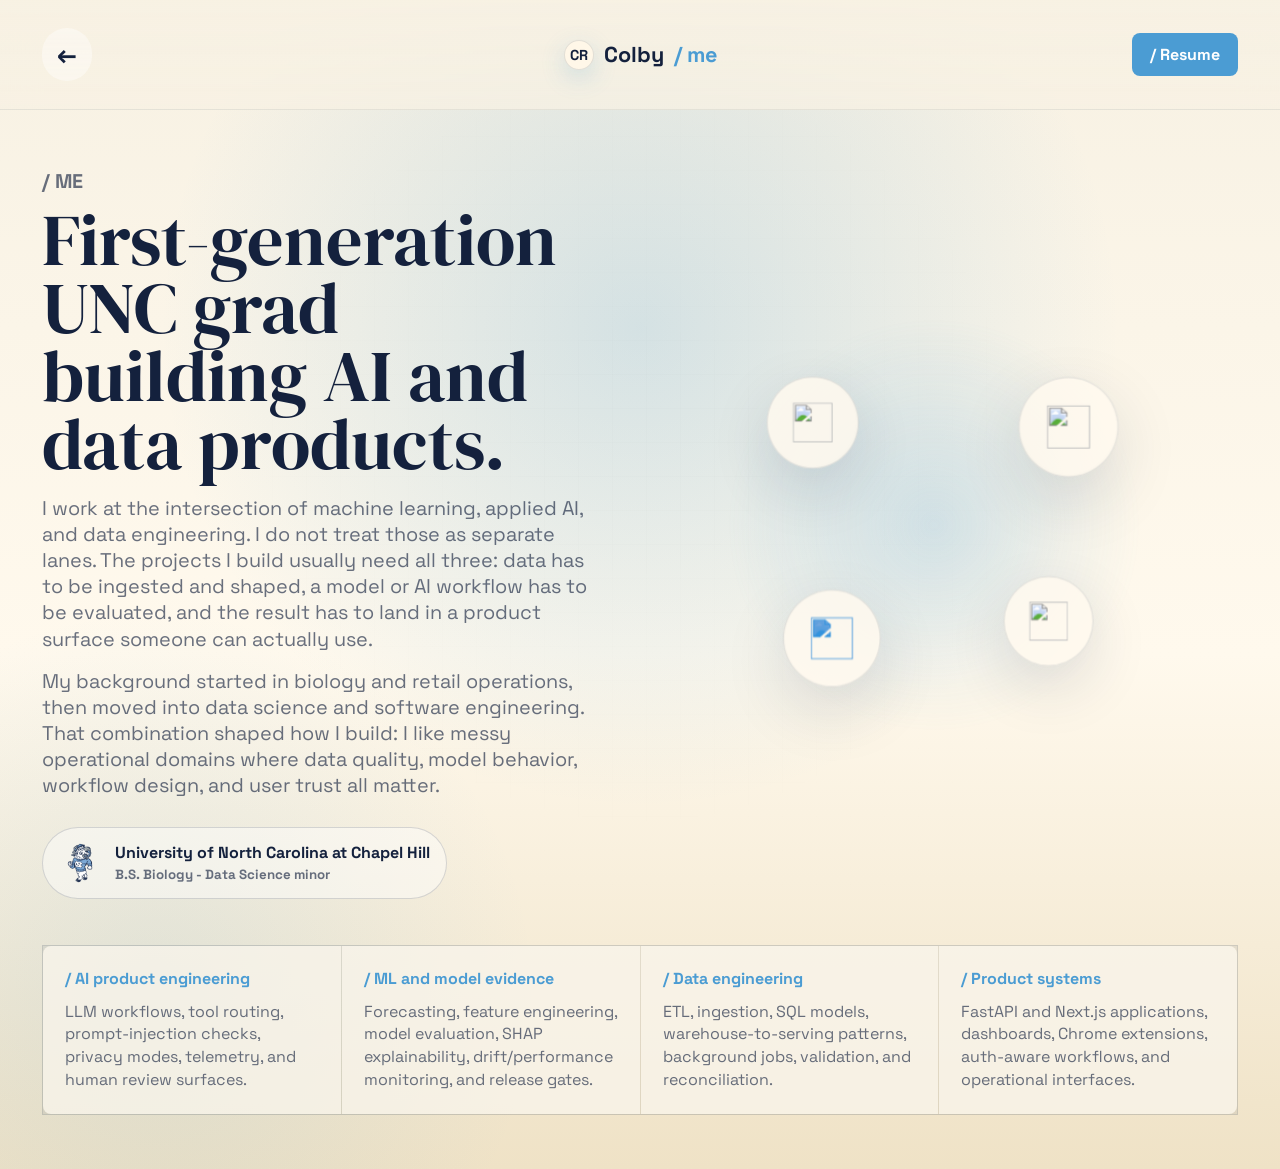
==== commit 6c7d80ef: "Implement modern portfolio rewrite" ====
--- a/me/index.html
+++ b/me/index.html
@@ -4,25 +4,27 @@
   <meta charset="UTF-8" />
   <meta name="viewport" content="width=device-width, initial-scale=1.0" />
   <title>Me | Colby Reichenbach</title>
-  <meta name="description" content="Contact, education, and background for Colby Reichenbach." />
+  <meta name="description" content="Background, education, contact links, and technical capabilities for Colby Reichenbach, an AI/ML and data product engineer." />
+  <link rel="canonical" href="https://colbyrreichenbach.github.io/me/" />
   <link rel="preconnect" href="https://fonts.googleapis.com" />
   <link rel="preconnect" href="https://fonts.gstatic.com" crossorigin />
   <link href="https://fonts.googleapis.com/css2?family=DM+Serif+Display:ital@0;1&family=Space+Grotesk:wght@400;500;600;700&display=swap" rel="stylesheet" />
-  <link rel="stylesheet" href="../static/style.css?v=5.1" />
+  <link rel="stylesheet" href="../static/style.css?v=6.0" />
 </head>
 <body class="me-page">
   <div class="site-noise" aria-hidden="true"></div>
   <nav class="top-nav page-nav" aria-label="Primary navigation">
-    <a class="back-link" href="/" aria-label="Back to home">←</a>
+    <a class="back-link" href="/" aria-label="Back to home">&larr;</a>
     <a class="brand" href="/"><span class="brand-mark">CR</span><span>Colby</span><span class="brand-path">/ me</span></a>
-    <a class="nav-cta" href="../static/images/ColbyReichenbach_Resume_1.pdf" target="_blank" rel="noopener noreferrer">/ Resume</a>
+    <a class="nav-cta" href="../static/Colby_Reichenbach_Resume.pdf" target="_blank" rel="noopener noreferrer">/ Resume</a>
   </nav>
 
   <main class="me-shell">
     <section class="me-copy">
       <p class="eyebrow">/ Me</p>
-      <h1>Data, systems, and product layers.</h1>
-      <p>I graduated from UNC Chapel Hill with a B.S. in Biology and a Data Science minor. Most of my work sits between data engineering, analytics engineering, MLOps, product data science, and product development.</p>
+      <h1>First-generation UNC grad building AI and data products.</h1>
+      <p>I work at the intersection of machine learning, applied AI, and data engineering. I do not treat those as separate lanes. The projects I build usually need all three: data has to be ingested and shaped, a model or AI workflow has to be evaluated, and the result has to land in a product surface someone can actually use.</p>
+      <p>My background started in biology and retail operations, then moved into data science and software engineering. That combination shaped how I build: I like messy operational domains where data quality, model behavior, workflow design, and user trust all matter.</p>
       <div class="education-chip"><img src="../static/images/unc_logo_clean.png" alt="University of North Carolina at Chapel Hill logo" /><span>University of North Carolina at Chapel Hill<br /><small>B.S. Biology - Data Science minor</small></span></div>
     </section>
 
@@ -41,20 +43,23 @@
       </a>
     </section>
 
-    <section class="stack-orbit" aria-label="Technology stack">
-      <p>/ Stack</p>
-      <div>
-        <img src="https://cdn.jsdelivr.net/npm/simple-icons@latest/icons/openai.svg" alt="OpenAI Codex" title="OpenAI / Codex" />
-        <img src="https://cdn.simpleicons.org/python/3776AB" alt="Python" title="Python" />
-        <img src="https://cdn.simpleicons.org/typescript/3178C6" alt="TypeScript" title="TypeScript" />
-        <img src="https://cdn.simpleicons.org/react/61DAFB" alt="React" title="React" />
-        <img src="https://cdn.simpleicons.org/nextdotjs/13294B" alt="Next.js" title="Next.js" />
-        <img src="https://cdn.simpleicons.org/fastapi/009688" alt="FastAPI" title="FastAPI" />
-        <img src="https://cdn.simpleicons.org/postgresql/4169E1" alt="PostgreSQL" title="PostgreSQL" />
-        <img src="https://cdn.simpleicons.org/docker/2496ED" alt="Docker" title="Docker" />
-        <img src="https://cdn.simpleicons.org/githubactions/2088FF" alt="GitHub Actions" title="GitHub Actions" />
-        <img src="https://cdn.simpleicons.org/vercel/13294B" alt="Vercel" title="Vercel" />
-      </div>
+    <section class="capability-grid" aria-label="Technical capabilities">
+      <article>
+        <span>/ AI product engineering</span>
+        <p>LLM workflows, tool routing, prompt-injection checks, privacy modes, telemetry, and human review surfaces.</p>
+      </article>
+      <article>
+        <span>/ ML and model evidence</span>
+        <p>Forecasting, feature engineering, model evaluation, SHAP explainability, drift/performance monitoring, and release gates.</p>
+      </article>
+      <article>
+        <span>/ Data engineering</span>
+        <p>ETL, ingestion, SQL models, warehouse-to-serving patterns, background jobs, validation, and reconciliation.</p>
+      </article>
+      <article>
+        <span>/ Product systems</span>
+        <p>FastAPI and Next.js applications, dashboards, Chrome extensions, auth-aware workflows, and operational interfaces.</p>
+      </article>
     </section>
   </main>
 </body>
--- a/static/style.css
+++ b/static/style.css
@@ -161,7 +161,7 @@
 .portrait-core img {
   border-radius: inherit;
   border: 7px solid var(--cream);
-  object-position: center 18%;
+  object-position: center 44%;
 }
 .me-node:hover .portrait-core,
 .me-node:focus-visible .portrait-core {
@@ -171,6 +171,8 @@
 .work-node {
   width: clamp(260px, 24vw, 390px);
   height: clamp(170px, 15vw, 250px);
+  animation: floatWork 5.8s ease-in-out infinite;
+  animation-delay: -1.4s;
 }
 .work-core {
   position: relative;
@@ -208,6 +210,7 @@
   font-weight: 800;
   white-space: nowrap;
 }
+.me-node .node-label { bottom: -4px; }
 .node-label span {
   grid-area: 1 / 1;
   transition: opacity 180ms ease, transform 220ms ease;
@@ -307,10 +310,10 @@
   color: var(--blue);
   font-size: .82rem;
   font-weight: 800;
-  letter-spacing: .12em;
+  letter-spacing: 0;
   text-transform: uppercase;
 }
-h1, h2 { font-family: var(--serif); font-weight: 400; letter-spacing: -.035em; line-height: .95; }
+h1, h2 { font-family: var(--serif); font-weight: 400; letter-spacing: 0; line-height: .95; }
 .home-copy .eyebrow { grid-column: 1; grid-row: 1; margin-bottom: 6px; }
 .home-copy h1 {
   grid-column: 1;
@@ -318,16 +321,67 @@
   max-width: 620px;
   font-size: clamp(3rem, 5.1vw, 5.8rem);
 }
-.home-copy p:last-child {
+.home-copy > p:not(.eyebrow) {
   grid-column: 2;
   grid-row: 1 / span 2;
   align-self: end;
   max-width: 520px;
 }
-.home-copy p:last-child, .page-header p, .me-copy p, .modal-content > p {
+.home-copy > p:not(.eyebrow), .page-header p, .me-copy p, .modal-content > p {
   color: var(--muted);
   font-size: clamp(1.05rem, 1.55vw, 1.35rem);
   line-height: 1.32;
+}
+.home-actions {
+  grid-column: 2;
+  grid-row: 3;
+  display: flex;
+  gap: 10px;
+  flex-wrap: wrap;
+  margin-top: 18px;
+  pointer-events: auto;
+}
+.home-actions a {
+  display: inline-flex;
+  align-items: center;
+  min-height: 44px;
+  padding: 12px 16px;
+  border: 1px solid rgba(19,41,75,.12);
+  border-radius: 8px;
+  background: rgba(255,250,239,.86);
+  color: var(--blue-deep);
+  font-weight: 800;
+}
+.home-actions a:first-child {
+  background: var(--blue);
+  color: #fff;
+}
+.proof-strip {
+  position: relative;
+  z-index: 2;
+  display: grid;
+  grid-template-columns: repeat(3, minmax(0, 1fr));
+  gap: 1px;
+  max-width: var(--max);
+  margin: -18px auto 72px;
+  padding: 0 42px;
+}
+.proof-strip div {
+  min-height: 116px;
+  padding: 22px;
+  border: 1px solid rgba(19,41,75,.1);
+  background: rgba(255,250,239,.68);
+}
+.proof-strip div:first-child { border-radius: 8px 0 0 8px; }
+.proof-strip div:last-child { border-radius: 0 8px 8px 0; }
+.proof-strip span {
+  color: var(--blue-deep);
+  font-weight: 800;
+}
+.proof-strip p {
+  margin-top: 8px;
+  color: var(--muted);
+  line-height: 1.35;
 }
 
 .work-shell, .me-shell {
@@ -455,19 +509,18 @@
   opacity: 1;
   transform: translateY(0);
 }
-.project-art { position: absolute; inset: 0; width: 100%; height: 100%; min-height: inherit; display: grid; place-items: center; background: radial-gradient(circle at 35% 35%, rgba(75,156,211,.32), transparent 25%), linear-gradient(135deg, #b7d9f0, #d8ecfb 50%, #f7f1e3); }
+.project-art { width: 100%; height: 100%; min-height: inherit; display: grid; place-items: center; background: radial-gradient(circle at 35% 35%, rgba(75,156,211,.32), transparent 25%), linear-gradient(135deg, #b7d9f0, #d8ecfb 50%, #f7f1e3); }
+.project-card .project-art { position: absolute; inset: 0; }
 .radar-art span { font-family: var(--serif); font-size: 3.4rem; line-height: .9; text-align: center; }
 
 .me-shell {
   min-height: calc(100svh - 110px);
-  max-height: calc(100svh - 110px);
-  overflow: hidden;
   display: grid;
   grid-template-columns: .95fr 1.05fr;
   align-items: center;
   gap: 36px;
-  padding-top: 28px;
-  padding-bottom: 24px;
+  padding-top: 42px;
+  padding-bottom: 54px;
 }
 .me-copy h1 { font-size: clamp(3.2rem, 5.6vw, 6.2rem); }
 .me-copy p { margin-top: 16px; max-width: 600px; }
@@ -541,7 +594,7 @@
   color: var(--blue);
   font-size: .78rem;
   font-weight: 800;
-  letter-spacing: .12em;
+  letter-spacing: 0;
   text-transform: uppercase;
 }
 .stack-orbit div {
@@ -564,6 +617,31 @@
   transform: translateY(-5px);
   box-shadow: 0 18px 42px rgba(75,156,211,.22);
 }
+.capability-grid {
+  grid-column: 1 / -1;
+  display: grid;
+  grid-template-columns: repeat(4, minmax(0, 1fr));
+  gap: 1px;
+  margin-top: 10px;
+  border: 1px solid rgba(19,41,75,.1);
+  background: rgba(19,41,75,.08);
+}
+.capability-grid article {
+  min-height: 168px;
+  padding: 22px;
+  background: rgba(255,250,239,.74);
+}
+.capability-grid article:first-child { border-radius: 8px 0 0 8px; }
+.capability-grid article:last-child { border-radius: 0 8px 8px 0; }
+.capability-grid span {
+  color: var(--blue);
+  font-weight: 800;
+}
+.capability-grid p {
+  margin-top: 12px;
+  color: var(--muted);
+  line-height: 1.42;
+}
 
 .project-modal[hidden] { display: none; }
 .project-modal { position: fixed; inset: 0; z-index: 50; display: grid; place-items: center; padding: 28px; }
@@ -586,14 +664,111 @@
 .modal-media img { object-fit: contain; padding: 22px; }
 .modal-content { padding: 28px 38px 32px; overflow: auto; }
 .modal-content h2 { font-size: clamp(2.4rem, 4vw, 4.2rem); margin-bottom: 14px; }
+.evidence-chips {
+  display: flex;
+  gap: 8px;
+  flex-wrap: wrap;
+  margin-top: 18px;
+}
+.evidence-chips span {
+  display: inline-flex;
+  align-items: center;
+  min-height: 34px;
+  padding: 8px 11px;
+  border: 1px solid rgba(19,41,75,.12);
+  border-radius: 8px;
+  background: rgba(75,156,211,.1);
+  color: var(--blue-deep);
+  font-size: .84rem;
+  font-weight: 800;
+}
 .modal-meta { display: grid; grid-template-columns: repeat(3, minmax(0, 1fr)); gap: 18px; margin: 24px 0; }
 .modal-meta div { padding-top: 16px; border-top: 1px solid var(--faint); }
-.modal-meta span { color: var(--blue); text-transform: uppercase; letter-spacing: .1em; font-size: .75rem; font-weight: 800; }
+.modal-meta span { color: var(--blue); text-transform: uppercase; letter-spacing: 0; font-size: .75rem; font-weight: 800; }
 .modal-meta p { color: var(--muted); margin-top: 8px; line-height: 1.48; }
 .modal-links { display: flex; gap: 10px; flex-wrap: wrap; }
 .modal-links a { display: inline-flex; padding: 13px 18px; border-radius: 999px; background: var(--blue); color: #fff; font-weight: 800; }
 
+.case-shell {
+  position: relative;
+  z-index: 2;
+  max-width: var(--max);
+  margin: 0 auto;
+  padding: 72px 42px 88px;
+}
+.case-hero {
+  display: grid;
+  grid-template-columns: minmax(0, .95fr) minmax(320px, .8fr);
+  gap: 42px;
+  align-items: center;
+  margin-bottom: 44px;
+}
+.case-hero h1 { font-size: clamp(3.2rem, 7vw, 7rem); }
+.case-hero p {
+  margin-top: 18px;
+  color: var(--muted);
+  font-size: clamp(1.05rem, 1.55vw, 1.34rem);
+  line-height: 1.34;
+}
+.case-visual {
+  min-height: min(34vw, 420px);
+  overflow: hidden;
+  border: 1px solid rgba(19,41,75,.1);
+  border-radius: 8px;
+  background: rgba(255,250,239,.72);
+}
+.case-visual img { object-fit: contain; padding: 18px; }
+.case-visual .project-art { min-height: 360px; }
+.case-links {
+  display: flex;
+  flex-wrap: wrap;
+  gap: 10px;
+  margin-top: 22px;
+}
+.case-links a {
+  display: inline-flex;
+  padding: 12px 16px;
+  border-radius: 8px;
+  background: var(--blue);
+  color: #fff;
+  font-weight: 800;
+}
+.case-links a + a {
+  background: rgba(255,250,239,.82);
+  color: var(--blue-deep);
+  border: 1px solid rgba(19,41,75,.12);
+}
+.case-grid {
+  display: grid;
+  grid-template-columns: repeat(2, minmax(0, 1fr));
+  gap: 1px;
+  border: 1px solid rgba(19,41,75,.1);
+  background: rgba(19,41,75,.08);
+}
+.case-section {
+  min-height: 240px;
+  padding: 28px;
+  background: rgba(255,250,239,.74);
+}
+.case-section h2 {
+  margin-bottom: 14px;
+  font-size: clamp(2rem, 3vw, 3.1rem);
+}
+.case-section p,
+.case-section li {
+  color: var(--muted);
+  line-height: 1.5;
+}
+.case-section ul {
+  display: grid;
+  gap: 10px;
+  margin-left: 18px;
+}
+.case-section.full { grid-column: 1 / -1; }
+.case-section .evidence-chips { margin-top: 0; }
+
 @keyframes floatCore { 0%, 100% { transform: translateY(0) rotate(-3deg); } 50% { transform: translateY(-18px) rotate(4deg); } }
+@keyframes floatWork { 0%, 100% { transform: translateY(0) rotate(1deg); } 50% { transform: translateY(-16px) rotate(-2deg); } }
 @keyframes modalPop { from { opacity: 0; transform: translateY(18px) scale(.96); } to { opacity: 1; transform: translateY(0) scale(1); } }
 
 @media (max-width: 980px) {
@@ -612,6 +787,15 @@
   .home-projects { display: none; }
   .home-copy { position: relative; left: auto; right: auto; bottom: auto; order: 2; display: block; }
   .home-copy h1 { font-size: clamp(3.1rem, 15vw, 4.6rem); }
+  .home-actions { display: flex; margin-top: 18px; }
+  .proof-strip {
+    grid-template-columns: 1fr;
+    margin: 0 auto 48px;
+    padding: 0 18px;
+  }
+  .proof-strip div,
+  .proof-strip div:first-child,
+  .proof-strip div:last-child { border-radius: 8px; }
   .work-shell, .me-shell { padding: 46px 18px 60px; }
   .page-header { display: block; }
   .filter-rail { position: relative; top: auto; margin: 8px 0 18px; }
@@ -627,8 +811,16 @@
   .icon-x { --x: 104px; --y: 92px; --z: 20px; }
   .stack-orbit { position: relative; right: auto; bottom: auto; max-width: none; margin-top: 10px; }
   .stack-orbit div { justify-content: flex-start; }
+  .capability-grid { grid-template-columns: 1fr; margin-top: 24px; }
+  .capability-grid article,
+  .capability-grid article:first-child,
+  .capability-grid article:last-child { border-radius: 8px; }
   .modal-panel { grid-template-rows: 260px minmax(0, 1fr); overflow: auto; }
   .modal-meta { grid-template-columns: 1fr; }
+  .case-shell { padding: 46px 18px 64px; }
+  .case-hero { grid-template-columns: 1fr; gap: 24px; }
+  .case-grid { grid-template-columns: 1fr; }
+  .case-section.full { grid-column: auto; }
 }
 
 @media (prefers-reduced-motion: reduce) {
